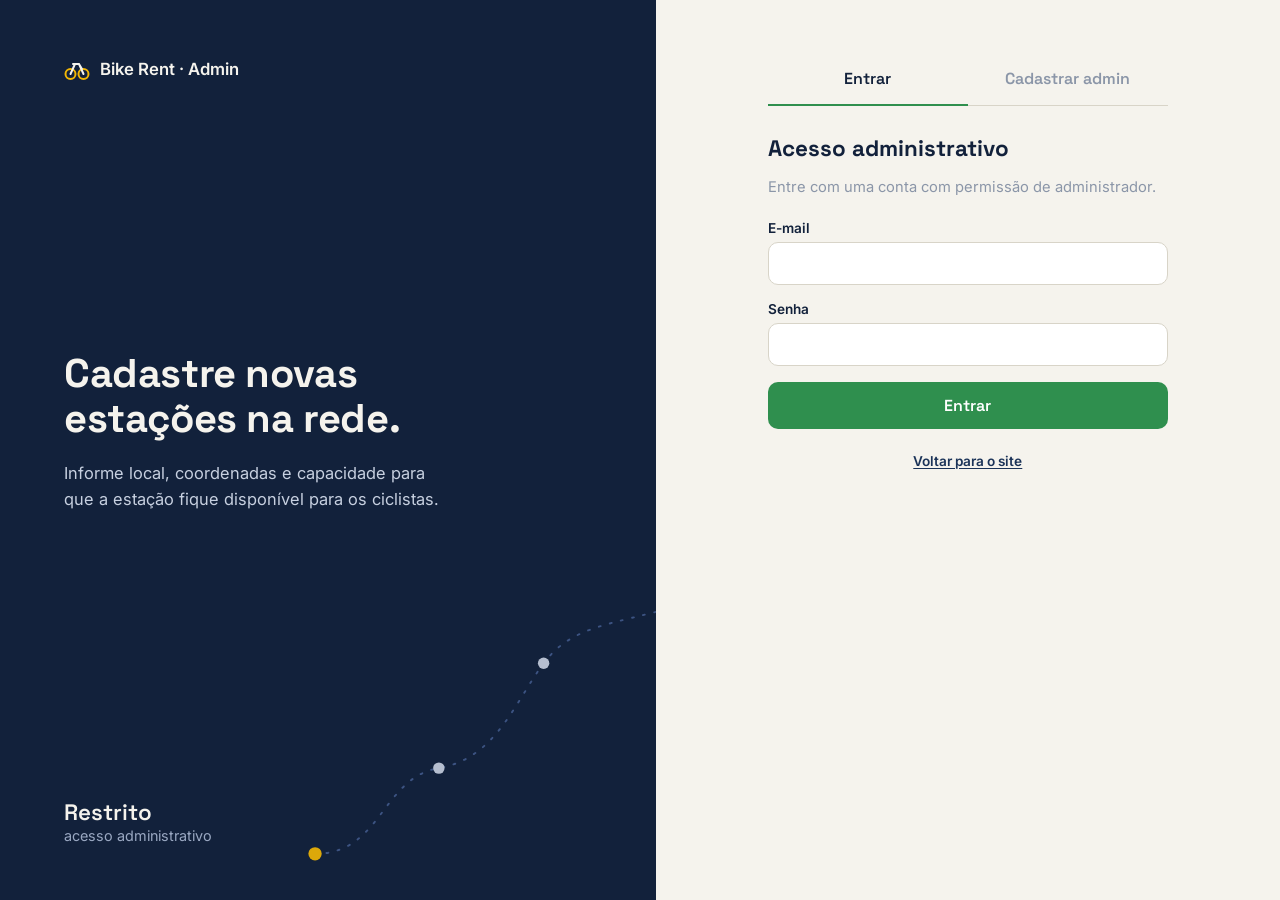
==== apresentacao/frontend/gestao.html @ 6c807f96 "fix: separar cadastro/login de admin e ciclista, corrigir criação de estação - Admin agora tem cadas" ====
<!doctype html>
<html lang="pt-BR">
  <head>
    <meta charset="UTF-8" />
    <meta name="viewport" content="width=device-width, initial-scale=1" />
    <title>Bike Rent — área administrativa</title>
    <link rel="preconnect" href="https://fonts.googleapis.com" />
    <link rel="preconnect" href="https://fonts.gstatic.com" crossorigin />
    <link
      href="https://fonts.googleapis.com/css2?family=Space+Grotesk:wght@500;600;700&family=Inter:wght@400;500;600&display=swap"
      rel="stylesheet"
    />
    <link rel="stylesheet" href="style.css" />
  </head>
  <body>
    <div class="layout">
      <!-- Painel esquerdo -->
      <section class="hero">
        <div class="hero-brand">
          <svg width="26" height="26" viewBox="0 0 26 26" fill="none">
            <circle cx="6.5" cy="18" r="5" stroke="#F2B705" stroke-width="2" />
            <circle cx="19.5" cy="18" r="5" stroke="#F2B705" stroke-width="2" />
            <path
              d="M6.5 18L11 8H15L19.5 18M11 8H9M15 8L18 13"
              stroke="#F5F3ED"
              stroke-width="2"
              stroke-linecap="round"
              stroke-linejoin="round"
            />
          </svg>
          Bike Rent · Admin
        </div>

        <div class="hero-copy">
          <h1>Cadastre novas estações na rede.</h1>
          <p>
            Informe local, coordenadas e capacidade para que a estação fique
            disponível para os ciclistas.
          </p>
        </div>

        <svg
          class="route-map"
          viewBox="0 0 420 420"
          fill="none"
          aria-hidden="true"
        >
          <path
            d="M20 340 C 90 340, 90 260, 150 250 S 230 180, 260 140 S 330 100, 400 80"
            stroke="#41598A"
            stroke-width="2"
            stroke-dasharray="2 10"
            stroke-linecap="round"
          />
          <circle cx="20" cy="340" r="7" fill="#F2B705" />
          <circle cx="150" cy="250" r="6" fill="#C7D0E0" />
          <circle cx="260" cy="140" r="6" fill="#C7D0E0" />
          <circle cx="400" cy="80" r="7" fill="#2F8F4E" />
        </svg>

        <div class="hero-foot">
          <div><strong>Restrito</strong>acesso administrativo</div>
        </div>
      </section>

      <!-- Painel direito -->
      <section class="panel">
        <!-- Login / cadastro de admin -->
        <div class="card" id="card-login">
          <div class="tabs" role="tablist">
            <button
              class="tab"
              id="tab-login"
              role="tab"
              aria-selected="true"
              aria-controls="form-login"
            >
              Entrar
            </button>
            <button
              class="tab"
              id="tab-register"
              role="tab"
              aria-selected="false"
              aria-controls="form-register"
            >
              Cadastrar admin
            </button>
          </div>

          <form id="form-login" class="active" novalidate>
            <h2>Acesso administrativo</h2>
            <p class="sub">
              Entre com uma conta com permissão de administrador.
            </p>

            <div class="field">
              <label for="login-email">E-mail</label>
              <input
                id="login-email"
                type="email"
                autocomplete="email"
                required
              />
            </div>
            <div class="field">
              <label for="login-password">Senha</label>
              <input
                id="login-password"
                type="password"
                autocomplete="current-password"
                required
              />
            </div>

            <button class="btn" type="submit">Entrar</button>
            <div class="msg" id="login-msg"></div>
          </form>

          <form id="form-register" novalidate>
            <h2>Cadastrar administrador</h2>
            <p class="sub">
              Exige a chave definida no servidor (variável ADMIN_SECRET).
            </p>

            <div class="field">
              <label for="reg-email">E-mail</label>
              <input
                id="reg-email"
                type="email"
                autocomplete="email"
                required
              />
            </div>
            <div class="field">
              <label for="reg-password">Senha</label>
              <input
                id="reg-password"
                type="password"
                autocomplete="new-password"
                minlength="6"
                required
              />
            </div>
            <div class="field">
              <label for="reg-secret">Chave de administrador</label>
              <input
                id="reg-secret"
                type="password"
                autocomplete="off"
                required
              />
            </div>

            <button class="btn" type="submit">Cadastrar administrador</button>
            <div class="msg" id="register-msg"></div>
          </form>

          <p class="footer-link"><a href="/">Voltar para o site</a></p>
        </div>

        <!-- Painel administrativo -->
        <div class="card wide" id="card-dashboard" style="display: none">
          <p class="sub" style="margin-bottom: 24px">
            Logado como <strong id="admin-email">—</strong>
          </p>

          <h2>Criar estação</h2>
          <p class="sub">
            Ela ficará disponível na lista pública de estações assim que for
            criada.
          </p>

          <form id="form-estacao" class="active" novalidate>
            <div class="field">
              <label for="est-nome">Nome</label>
              <input
                id="est-nome"
                type="text"
                placeholder="Ex: Estação Praça da Sé"
                required
              />
            </div>
            <div class="field">
              <label for="est-endereco">Endereço</label>
              <input
                id="est-endereco"
                type="text"
                placeholder="Rua, número, bairro"
                required
              />
            </div>
            <div class="field-row-2">
              <div class="field">
                <label for="est-lat">Latitude</label>
                <input
                  id="est-lat"
                  type="text"
                  inputmode="decimal"
                  placeholder="-23.5505"
                  required
                />
              </div>
              <div class="field">
                <label for="est-lng">Longitude</label>
                <input
                  id="est-lng"
                  type="text"
                  inputmode="decimal"
                  placeholder="-46.6333"
                  required
                />
              </div>
            </div>
            <div class="field">
              <label for="est-capacidade">Capacidade total de vagas</label>
              <input
                id="est-capacidade"
                type="number"
                min="1"
                placeholder="20"
                required
              />
            </div>

            <button class="btn" type="submit">Criar estação</button>
            <div class="msg" id="estacao-msg"></div>
          </form>

          <div class="toolbar" style="margin-top: 32px">
            <h2>Estações cadastradas</h2>
            <button class="btn secondary" id="refresh-btn" type="button">
              Atualizar
            </button>
          </div>

          <table class="data-table" id="estacoes-table">
            <thead>
              <tr>
                <th>Nome</th>
                <th>Endereço</th>
                <th>Coordenadas</th>
                <th>Vagas</th>
              </tr>
            </thead>
            <tbody id="estacoes-table-body"></tbody>
          </table>
          <div class="empty-state" id="estacoes-empty" style="display: none">
            Nenhuma estação cadastrada ainda.
          </div>

          <button class="btn secondary logout" id="logout-btn" type="button">
            Sair
          </button>
          <p class="footer-link"><a href="/">Voltar para o site</a></p>
        </div>
      </section>
    </div>

    <script>
      (function () {
        // Chave própria: precisa ser diferente da usada em index.html
        // (rota_access_token), senão a sessão de admin e a de ciclista se
        // sobrescrevem uma à outra por estarem na mesma origem/localStorage.
        const TOKEN_KEY = "rota_admin_token";

        const tabLogin = document.getElementById("tab-login");
        const tabRegister = document.getElementById("tab-register");
        const formLogin = document.getElementById("form-login");
        const formRegister = document.getElementById("form-register");
        const cardLogin = document.getElementById("card-login");
        const cardDashboard = document.getElementById("card-dashboard");

        function showTab(which) {
          const loginActive = which === "login";
          tabLogin.setAttribute("aria-selected", String(loginActive));
          tabRegister.setAttribute("aria-selected", String(!loginActive));
          formLogin.classList.toggle("active", loginActive);
          formRegister.classList.toggle("active", !loginActive);
        }
        tabLogin.addEventListener("click", () => showTab("login"));
        tabRegister.addEventListener("click", () => showTab("register"));

        function showMsg(el, text, type) {
          el.textContent = text;
          el.className = "msg show " + type;
        }
        function clearMsg(el) {
          el.className = "msg";
        }
        function setLoading(button, loading, idleLabel) {
          button.disabled = loading;
          button.textContent = loading ? "Enviando..." : idleLabel;
        }
        function authHeader() {
          return { Authorization: `Bearer ${localStorage.getItem(TOKEN_KEY)}` };
        }

        // ---------------- Cadastro de admin ----------------
        formRegister.addEventListener("submit", async (e) => {
          e.preventDefault();
          const msg = document.getElementById("register-msg");
          clearMsg(msg);
          const button = formRegister.querySelector(".btn");

          const payload = {
            email: document.getElementById("reg-email").value.trim(),
            senha: document.getElementById("reg-password").value,
          };
          const secret = document.getElementById("reg-secret").value;

          setLoading(button, true, "Cadastrar administrador");
          try {
            const res = await fetch("/adminweb/register", {
              method: "POST",
              headers: {
                "Content-Type": "application/json",
                "X-Admin-Secret": secret,
              },
              body: JSON.stringify(payload),
            });
            const data = await res.json();
            if (!res.ok) {
              showMsg(
                msg,
                data.detail || "Não foi possível cadastrar o administrador.",
                "error",
              );
              return;
            }
            showMsg(
              msg,
              "Administrador criado. Agora entre com esses dados.",
              "success",
            );
            document.getElementById("login-email").value = payload.email;
            formRegister.reset();
            setTimeout(() => showTab("login"), 900);
          } catch (err) {
            showMsg(msg, "Não foi possível falar com o servidor.", "error");
          } finally {
            setLoading(button, false, "Cadastrar administrador");
          }
        });

        // ---------------- Login ----------------
        formLogin.addEventListener("submit", async (e) => {
          e.preventDefault();
          const msg = document.getElementById("login-msg");
          clearMsg(msg);
          const button = formLogin.querySelector(".btn");

          const body = new URLSearchParams();
          body.append(
            "username",
            document.getElementById("login-email").value.trim(),
          );
          body.append(
            "password",
            document.getElementById("login-password").value,
          );

          setLoading(button, true, "Entrar");
          try {
            const res = await fetch("/adminweb/login", {
              method: "POST",
              headers: { "Content-Type": "application/x-www-form-urlencoded" },
              body: body.toString(),
            });
            const data = await res.json();
            if (!res.ok) {
              showMsg(
                msg,
                data.detail || "E-mail ou senha incorretos.",
                "error",
              );
              return;
            }
            localStorage.setItem(TOKEN_KEY, data.access_token);
            formLogin.reset();
            await carregarDashboard();
          } catch (err) {
            showMsg(msg, "Não foi possível falar com o servidor.", "error");
          } finally {
            setLoading(button, false, "Entrar");
          }
        });

        // ---------------- Criar estação ----------------
        document
          .getElementById("form-estacao")
          .addEventListener("submit", async (e) => {
            e.preventDefault();
            const msg = document.getElementById("estacao-msg");
            clearMsg(msg);
            const button = e.target.querySelector(".btn");

            const payload = {
              nome: document.getElementById("est-nome").value.trim(),
              endereco: document.getElementById("est-endereco").value.trim(),
              latitude: parseFloat(document.getElementById("est-lat").value),
              longitude: parseFloat(document.getElementById("est-lng").value),
              capacidade_total: parseInt(
                document.getElementById("est-capacidade").value,
                10,
              ),
            };

            setLoading(button, true, "Criar estação");
            try {
              const res = await fetch("/adminweb/estacoes", {
                method: "POST",
                headers: {
                  "Content-Type": "application/json",
                  ...authHeader(),
                },
                body: JSON.stringify(payload),
              });
              const data = await res.json();
              if (!res.ok) {
                const detalhe = Array.isArray(data.detail)
                  ? data.detail.map((d) => d.msg).join(", ")
                  : data.detail || "Não foi possível criar a estação.";
                showMsg(msg, detalhe, "error");
                return;
              }
              showMsg(msg, "Estação criada com sucesso.", "success");
              e.target.reset();
              await carregarEstacoes();
            } catch (err) {
              showMsg(msg, "Não foi possível falar com o servidor.", "error");
            } finally {
              setLoading(button, false, "Criar estação");
            }
          });

        document
          .getElementById("refresh-btn")
          .addEventListener("click", carregarEstacoes);

        // ---------------- Renderização ----------------
        function renderEstacoes(estacoes) {
          const tbody = document.getElementById("estacoes-table-body");
          const table = document.getElementById("estacoes-table");
          const empty = document.getElementById("estacoes-empty");
          tbody.innerHTML = "";

          if (!estacoes.length) {
            table.style.display = "none";
            empty.style.display = "block";
            return;
          }
          table.style.display = "table";
          empty.style.display = "none";

          for (const est of estacoes) {
            const tr = document.createElement("tr");
            tr.innerHTML = `
        <td>${est.nome}</td>
        <td>${est.endereco}</td>
        <td>${est.latitude.toFixed(4)}, ${est.longitude.toFixed(4)}</td>
        <td>${est.vagas_disponiveis}/${est.capacidade_total}</td>
      `;
            tbody.appendChild(tr);
          }
        }

        async function carregarEstacoes() {
          const res = await fetch("/adminweb/estacoes", {
            headers: authHeader(),
          });
          if (res.ok) renderEstacoes(await res.json());
        }

        async function carregarDashboard() {
          const token = localStorage.getItem(TOKEN_KEY);
          if (!token) {
            cardLogin.style.display = "block";
            cardDashboard.style.display = "none";
            return;
          }
          try {
            const meRes = await fetch("/webclient/me", {
              headers: authHeader(),
            });
            if (!meRes.ok) {
              localStorage.removeItem(TOKEN_KEY);
              cardLogin.style.display = "block";
              cardDashboard.style.display = "none";
              return;
            }
            const me = await meRes.json();
            if (!me.is_admin) {
              cardLogin.style.display = "block";
              cardDashboard.style.display = "none";
              showMsg(
                document.getElementById("login-msg"),
                "Essa conta não tem permissão de administrador.",
                "error",
              );
              return;
            }
            document.getElementById("admin-email").textContent = me.email;
            cardLogin.style.display = "none";
            cardDashboard.style.display = "block";
            await carregarEstacoes();
          } catch (err) {
            cardLogin.style.display = "block";
            cardDashboard.style.display = "none";
          }
        }

        document.getElementById("logout-btn").addEventListener("click", () => {
          localStorage.removeItem(TOKEN_KEY);
          cardLogin.style.display = "block";
          cardDashboard.style.display = "none";
          showTab("login");
        });

        carregarDashboard();
      })();
    </script>
  </body>
</html>
---- apresentacao/frontend/style.css ----
:root{
  --ink:#12213B;
  --ink-soft:#1B3358;
  --paper:#F5F3ED;
  --line:#D8D4C8;
  --green:#2F8F4E;
  --green-dark:#256F3D;
  --yellow:#F2B705;
  --slate:#8B96A8;
  --danger:#C1432B;
  --radius:10px;
  font-size:16px;
}

*{box-sizing:border-box;}
html,body{margin:0;padding:0;min-height:100%;}
body{
  font-family:'Inter', system-ui, sans-serif;
  color:var(--ink);
  background:var(--paper);
  -webkit-font-smoothing:antialiased;
}
h1,h2,h3{font-family:'Space Grotesk', 'Inter', sans-serif; margin:0;}
a{color:inherit;}

.layout{
  min-height:100vh;
  display:grid;
  grid-template-columns:1.05fr 1fr;
  align-items:stretch;
}

/* ---------- Painel Hero (esquerda) ---------- */
.hero{
  background:var(--ink);
  color:var(--paper);
  padding:56px 64px;
  display:flex;
  flex-direction:column;
  justify-content:space-between;
  position:relative;
  overflow:hidden;
}
.hero-brand{display:flex; align-items:center; gap:10px; font-size:1.05rem; font-weight:600;}
.hero-brand svg{flex:none;}
.hero-copy{max-width:420px;}
.hero-copy h1{font-size:2.5rem; line-height:1.14; font-weight:700; letter-spacing:-0.01em; margin-bottom:18px;}
.hero-copy p{font-size:1.03rem; line-height:1.6; color:#C7D0E0; max-width:38ch;}

.route-map{position:absolute; right:-40px; bottom:-30px; width:400px; height:400px; opacity:0.9;}

.hero-foot{display:flex; gap:32px; color:#9AA8C2; font-size:0.9rem;}
.hero-foot strong{display:block; color:var(--paper); font-size:1.4rem; font-family:'Space Grotesk', sans-serif; font-weight:600;}

/* ---------- Painel de conteúdo (direita) ---------- */
.panel{
  display:flex;
  align-items:flex-start;
  justify-content:center;
  padding:56px 32px;
  overflow-y:auto;
}
.card{width:100%; max-width:400px;}
.card.wide{max-width:600px;}

.tabs{display:flex; border-bottom:1px solid var(--line); margin-bottom:28px;}
.tab{
  flex:1; background:none; border:none; padding:12px 4px 16px;
  font-family:'Space Grotesk', sans-serif; font-size:1rem; font-weight:600;
  color:var(--slate); cursor:pointer; position:relative; transition:color .15s ease;
}
.tab[aria-selected="true"]{color:var(--ink);}
.tab[aria-selected="true"]::after{content:""; position:absolute; left:0; right:0; bottom:-1px; height:2px; background:var(--green);}
.tab:focus-visible{outline:2px solid var(--green); outline-offset:2px;}

.card h2{font-size:1.4rem; margin-bottom:6px;}
.card .sub{color:var(--slate); font-size:0.92rem; margin-bottom:24px;}

form{display:none;}
form.active{display:block;}

.field{margin-bottom:16px;}
.field-row-2{display:grid; grid-template-columns:1fr 1fr; gap:12px;}
.field label{display:block; font-size:0.85rem; font-weight:600; margin-bottom:6px;}
.field input, .field textarea{
  width:100%; padding:11px 13px; border:1.5px solid var(--line); border-radius:var(--radius);
  font-size:0.96rem; font-family:inherit; background:#fff; color:var(--ink); transition:border-color .15s ease;
}
.field textarea{resize:vertical; min-height:60px;}
.field input:focus-visible, .field textarea:focus-visible{
  outline:none; border-color:var(--green); box-shadow:0 0 0 3px rgba(47,143,78,0.15);
}
.field small{display:block; margin-top:6px; color:var(--slate); font-size:0.8rem;}

.btn{
  width:100%; padding:13px; border:none; border-radius:var(--radius);
  font-family:'Space Grotesk', sans-serif; font-size:1rem; font-weight:600;
  cursor:pointer; background:var(--green); color:#fff; transition:background .15s ease, transform .1s ease;
}
.btn:hover{background:var(--green-dark);}
.btn:active{transform:scale(0.99);}
.btn:focus-visible{outline:2px solid var(--ink); outline-offset:2px;}
.btn:disabled{background:var(--line); color:var(--slate); cursor:not-allowed;}
.btn.secondary{background:none; border:1.5px solid var(--line); color:var(--ink);}
.btn.secondary:hover{background:#EFEDE4;}

.msg{margin-top:14px; padding:11px 14px; border-radius:var(--radius); font-size:0.9rem; display:none;}
.msg.show{display:block;}
.msg.error{background:#FBEAE6; color:var(--danger);}
.msg.success{background:#E8F5EC; color:var(--green-dark);}

/* ---------- Sessão autenticada ---------- */
.session{display:none;}
.session.active{display:block;}
.session .avatar{
  width:52px; height:52px; border-radius:50%; background:var(--yellow);
  display:flex; align-items:center; justify-content:center;
  font-family:'Space Grotesk', sans-serif; font-weight:700; font-size:1.3rem; color:var(--ink); margin-bottom:16px;
}
.session .field-row{display:flex; justify-content:space-between; padding:10px 0; border-bottom:1px solid var(--line); font-size:0.93rem;}
.session .field-row span:first-child{color:var(--slate);}
.session .field-row span:last-child{font-weight:600; text-align:right;}

.section-title{
  font-family:'Space Grotesk', sans-serif; font-size:1.05rem; font-weight:600;
  margin:32px 0 4px;
}
.section-sub{color:var(--slate); font-size:0.88rem; margin-bottom:16px;}

.logout{margin-top:28px;}

.footer-link{margin-top:24px; text-align:center; font-size:0.85rem; color:var(--slate);}
.footer-link a{color:var(--ink-soft); font-weight:600; text-decoration:underline; text-underline-offset:2px;}

/* ---------- Cartão de pagamento (representação visual) ---------- */
.cartao-visual{
  background:linear-gradient(135deg, var(--ink), var(--ink-soft));
  color:var(--paper);
  border-radius:12px;
  padding:18px 20px;
  margin-bottom:12px;
}
.cartao-visual .bandeira{font-family:'Space Grotesk', sans-serif; font-weight:700; font-size:0.82rem; letter-spacing:0.03em;}
.cartao-visual .numero{font-family:'Space Grotesk', sans-serif; font-size:1.15rem; letter-spacing:0.14em; margin:16px 0 8px;}
.cartao-visual .rodape{display:flex; justify-content:space-between; font-size:0.76rem; color:#C7D0E0;}
.cartao-visual .rodape span:last-child{text-align:right;}

/* ---------- Lista de estações ---------- */
.estacao-item{display:flex; justify-content:space-between; align-items:flex-start; gap:12px; padding:14px 0; border-bottom:1px solid var(--line);}
.estacao-item:last-child{border-bottom:none;}
.estacao-item .info strong{display:block; font-size:0.96rem;}
.estacao-item .info span{color:var(--slate); font-size:0.85rem;}
.estacao-item .vagas{font-weight:600; color:var(--green-dark); font-size:0.9rem; white-space:nowrap;}

.empty-state{text-align:center; padding:28px 12px; color:var(--slate); font-size:0.9rem;}

/* ---------- Tabela (usada na área admin) ---------- */
.data-table{width:100%; border-collapse:collapse; font-size:0.92rem;}
.data-table th{
  text-align:left; font-size:0.76rem; text-transform:uppercase; letter-spacing:0.04em;
  color:var(--slate); font-weight:600; padding:0 10px 10px; border-bottom:1.5px solid var(--line);
}
.data-table td{padding:11px 10px; border-bottom:1px solid var(--line);}
.data-table tr:last-child td{border-bottom:none;}

.toolbar{display:flex; align-items:center; justify-content:space-between; margin-bottom:6px;}
.toolbar .btn{width:auto; padding:8px 14px; font-size:0.85rem;}

@media (max-width: 880px){
  .layout{grid-template-columns:1fr;}
  .hero{padding:40px 28px 100px; min-height:260px;}
  .hero-copy h1{font-size:1.9rem;}
  .route-map{width:260px; height:260px; right:-60px;}
  .hero-foot{display:none;}
  .panel{padding:32px 24px 56px;}
  .card.wide{max-width:100%;}
  .field-row-2{grid-template-columns:1fr;}
}

@media (prefers-reduced-motion: reduce){
  *{transition:none !important;}
}
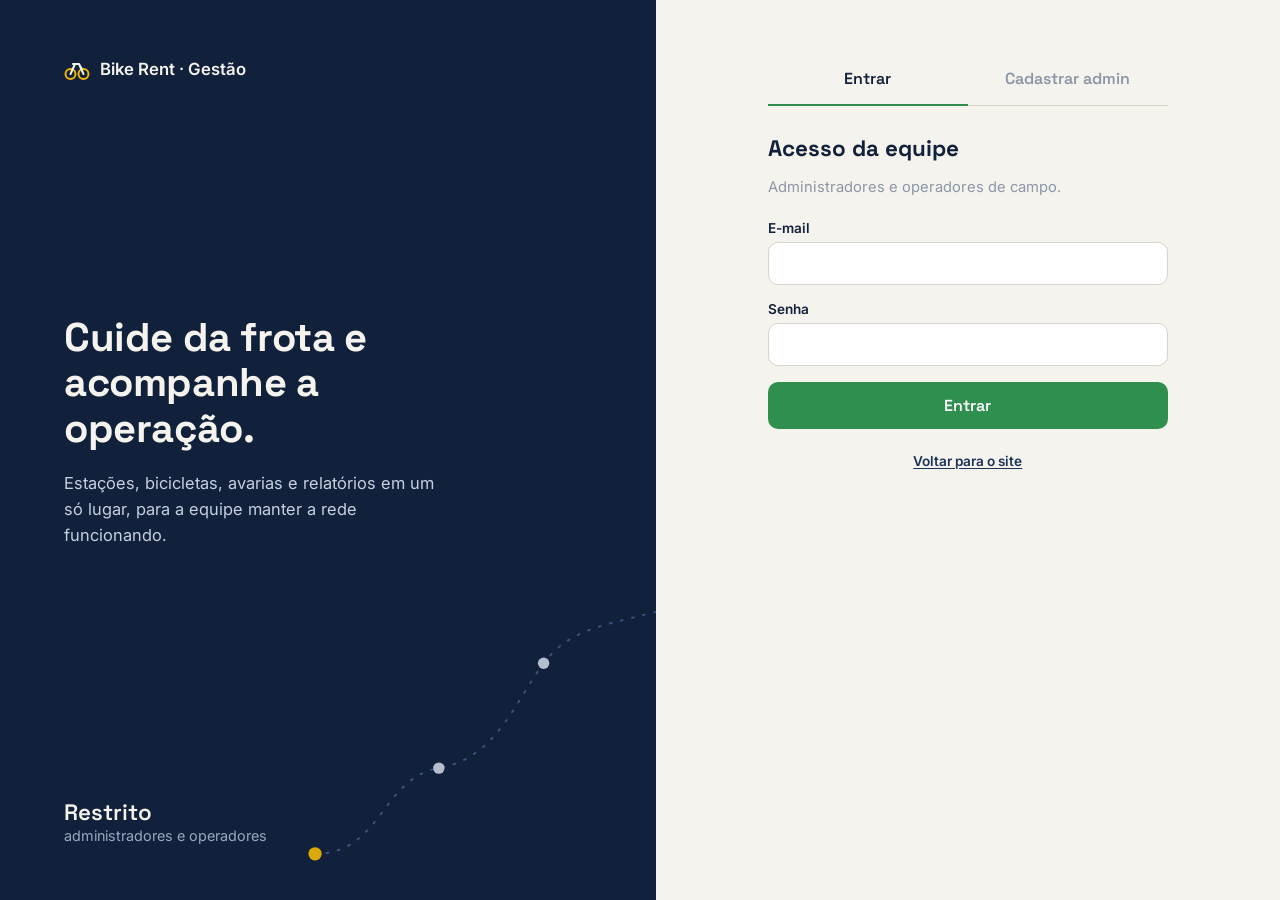
==== commit 8cfb7d74: "Adiciona o front completo (gestão, ciclista, mapa e pagamentos) e corrige a lista de estações e a de" ====
--- a/apresentacao/frontend/gestao.html
+++ b/apresentacao/frontend/gestao.html
@@ -3,55 +3,41 @@
   <head>
     <meta charset="UTF-8" />
     <meta name="viewport" content="width=device-width, initial-scale=1" />
-    <title>Bike Rent — área administrativa</title>
+    <meta name="theme-color" content="#12213B" />
+    <title>Bike Rent — gestão</title>
     <link rel="preconnect" href="https://fonts.googleapis.com" />
     <link rel="preconnect" href="https://fonts.gstatic.com" crossorigin />
     <link
       href="https://fonts.googleapis.com/css2?family=Space+Grotesk:wght@500;600;700&family=Inter:wght@400;500;600&display=swap"
       rel="stylesheet"
     />
-    <link rel="stylesheet" href="style.css" />
+    <link rel="stylesheet" href="style.css?v=3" />
   </head>
   <body>
-    <div class="layout">
-      <!-- Painel esquerdo -->
+    <!-- =============================================================
+         ENTRADA (login da equipe e cadastro de administrador)
+         ============================================================= -->
+    <div class="layout" id="tela-auth">
       <section class="hero">
         <div class="hero-brand">
           <svg width="26" height="26" viewBox="0 0 26 26" fill="none">
             <circle cx="6.5" cy="18" r="5" stroke="#F2B705" stroke-width="2" />
             <circle cx="19.5" cy="18" r="5" stroke="#F2B705" stroke-width="2" />
-            <path
-              d="M6.5 18L11 8H15L19.5 18M11 8H9M15 8L18 13"
-              stroke="#F5F3ED"
-              stroke-width="2"
-              stroke-linecap="round"
-              stroke-linejoin="round"
-            />
+            <path d="M6.5 18L11 8H15L19.5 18M11 8H9M15 8L18 13" stroke="#F5F3ED" stroke-width="2" stroke-linecap="round" stroke-linejoin="round" />
           </svg>
-          Bike Rent · Admin
+          Bike Rent · Gestão
         </div>
 
         <div class="hero-copy">
-          <h1>Cadastre novas estações na rede.</h1>
+          <h1>Cuide da frota e acompanhe a operação.</h1>
           <p>
-            Informe local, coordenadas e capacidade para que a estação fique
-            disponível para os ciclistas.
+            Estações, bicicletas, avarias e relatórios em um só lugar, para a
+            equipe manter a rede funcionando.
           </p>
         </div>
 
-        <svg
-          class="route-map"
-          viewBox="0 0 420 420"
-          fill="none"
-          aria-hidden="true"
-        >
-          <path
-            d="M20 340 C 90 340, 90 260, 150 250 S 230 180, 260 140 S 330 100, 400 80"
-            stroke="#41598A"
-            stroke-width="2"
-            stroke-dasharray="2 10"
-            stroke-linecap="round"
-          />
+        <svg class="route-map" viewBox="0 0 420 420" fill="none" aria-hidden="true">
+          <path d="M20 340 C 90 340, 90 260, 150 250 S 230 180, 260 140 S 330 100, 400 80" stroke="#41598A" stroke-width="2" stroke-dasharray="2 10" stroke-linecap="round" />
           <circle cx="20" cy="340" r="7" fill="#F2B705" />
           <circle cx="150" cy="250" r="6" fill="#C7D0E0" />
           <circle cx="260" cy="140" r="6" fill="#C7D0E0" />
@@ -59,466 +45,331 @@
         </svg>
 
         <div class="hero-foot">
-          <div><strong>Restrito</strong>acesso administrativo</div>
+          <div><strong>Restrito</strong>administradores e operadores</div>
         </div>
       </section>
 
-      <!-- Painel direito -->
       <section class="panel">
-        <!-- Login / cadastro de admin -->
         <div class="card" id="card-login">
           <div class="tabs" role="tablist">
-            <button
-              class="tab"
-              id="tab-login"
-              role="tab"
-              aria-selected="true"
-              aria-controls="form-login"
-            >
-              Entrar
-            </button>
-            <button
-              class="tab"
-              id="tab-register"
-              role="tab"
-              aria-selected="false"
-              aria-controls="form-register"
-            >
-              Cadastrar admin
-            </button>
-          </div>
-
-          <form id="form-login" class="active" novalidate>
-            <h2>Acesso administrativo</h2>
-            <p class="sub">
-              Entre com uma conta com permissão de administrador.
-            </p>
-
+            <button class="tab" id="tab-login" role="tab" aria-selected="true" aria-controls="form-login">Entrar</button>
+            <button class="tab" id="tab-register" role="tab" aria-selected="false" aria-controls="form-register">Cadastrar admin</button>
+          </div>
+
+          <form id="form-login" class="alternavel active" novalidate>
+            <h2>Acesso da equipe</h2>
+            <p class="sub">Administradores e operadores de campo.</p>
             <div class="field">
               <label for="login-email">E-mail</label>
-              <input
-                id="login-email"
-                type="email"
-                autocomplete="email"
-                required
-              />
+              <input id="login-email" type="email" autocomplete="email" required />
             </div>
             <div class="field">
               <label for="login-password">Senha</label>
-              <input
-                id="login-password"
-                type="password"
-                autocomplete="current-password"
-                required
-              />
-            </div>
-
+              <input id="login-password" type="password" autocomplete="current-password" required />
+            </div>
             <button class="btn" type="submit">Entrar</button>
             <div class="msg" id="login-msg"></div>
           </form>
 
-          <form id="form-register" novalidate>
+          <form id="form-register" class="alternavel" novalidate>
             <h2>Cadastrar administrador</h2>
-            <p class="sub">
-              Exige a chave definida no servidor (variável ADMIN_SECRET).
-            </p>
-
+            <p class="sub">Exige a chave definida no servidor (variável ADMIN_SECRET).</p>
+            <div class="field">
+              <label for="reg-nome">Nome</label>
+              <input id="reg-nome" type="text" autocomplete="name" required />
+            </div>
             <div class="field">
               <label for="reg-email">E-mail</label>
-              <input
-                id="reg-email"
-                type="email"
-                autocomplete="email"
-                required
-              />
+              <input id="reg-email" type="email" autocomplete="email" required />
             </div>
             <div class="field">
               <label for="reg-password">Senha</label>
-              <input
-                id="reg-password"
-                type="password"
-                autocomplete="new-password"
-                minlength="6"
-                required
-              />
+              <input id="reg-password" type="password" autocomplete="new-password" minlength="6" required />
             </div>
             <div class="field">
               <label for="reg-secret">Chave de administrador</label>
-              <input
-                id="reg-secret"
-                type="password"
-                autocomplete="off"
-                required
-              />
-            </div>
-
+              <input id="reg-secret" type="password" autocomplete="off" required />
+            </div>
             <button class="btn" type="submit">Cadastrar administrador</button>
             <div class="msg" id="register-msg"></div>
           </form>
 
           <p class="footer-link"><a href="/">Voltar para o site</a></p>
         </div>
-
-        <!-- Painel administrativo -->
-        <div class="card wide" id="card-dashboard" style="display: none">
-          <p class="sub" style="margin-bottom: 24px">
-            Logado como <strong id="admin-email">—</strong>
-          </p>
-
-          <h2>Criar estação</h2>
-          <p class="sub">
-            Ela ficará disponível na lista pública de estações assim que for
-            criada.
-          </p>
-
-          <form id="form-estacao" class="active" novalidate>
-            <div class="field">
-              <label for="est-nome">Nome</label>
-              <input
-                id="est-nome"
-                type="text"
-                placeholder="Ex: Estação Praça da Sé"
-                required
-              />
-            </div>
-            <div class="field">
-              <label for="est-endereco">Endereço</label>
-              <input
-                id="est-endereco"
-                type="text"
-                placeholder="Rua, número, bairro"
-                required
-              />
-            </div>
-            <div class="field-row-2">
-              <div class="field">
-                <label for="est-lat">Latitude</label>
-                <input
-                  id="est-lat"
-                  type="text"
-                  inputmode="decimal"
-                  placeholder="-23.5505"
-                  required
-                />
-              </div>
-              <div class="field">
-                <label for="est-lng">Longitude</label>
-                <input
-                  id="est-lng"
-                  type="text"
-                  inputmode="decimal"
-                  placeholder="-46.6333"
-                  required
-                />
-              </div>
-            </div>
-            <div class="field">
-              <label for="est-capacidade">Capacidade total de vagas</label>
-              <input
-                id="est-capacidade"
-                type="number"
-                min="1"
-                placeholder="20"
-                required
-              />
-            </div>
-
-            <button class="btn" type="submit">Criar estação</button>
-            <div class="msg" id="estacao-msg"></div>
-          </form>
-
-          <div class="toolbar" style="margin-top: 32px">
-            <h2>Estações cadastradas</h2>
-            <button class="btn secondary" id="refresh-btn" type="button">
-              Atualizar
-            </button>
-          </div>
-
-          <table class="data-table" id="estacoes-table">
-            <thead>
-              <tr>
-                <th>Nome</th>
-                <th>Endereço</th>
-                <th>Coordenadas</th>
-                <th>Vagas</th>
-              </tr>
-            </thead>
-            <tbody id="estacoes-table-body"></tbody>
-          </table>
-          <div class="empty-state" id="estacoes-empty" style="display: none">
-            Nenhuma estação cadastrada ainda.
-          </div>
-
-          <button class="btn secondary logout" id="logout-btn" type="button">
-            Sair
-          </button>
-          <p class="footer-link"><a href="/">Voltar para o site</a></p>
-        </div>
       </section>
     </div>
 
-    <script>
-      (function () {
-        // Chave própria: precisa ser diferente da usada em index.html
-        // (rota_access_token), senão a sessão de admin e a de ciclista se
-        // sobrescrevem uma à outra por estarem na mesma origem/localStorage.
-        const TOKEN_KEY = "rota_admin_token";
-
-        const tabLogin = document.getElementById("tab-login");
-        const tabRegister = document.getElementById("tab-register");
-        const formLogin = document.getElementById("form-login");
-        const formRegister = document.getElementById("form-register");
-        const cardLogin = document.getElementById("card-login");
-        const cardDashboard = document.getElementById("card-dashboard");
-
-        function showTab(which) {
-          const loginActive = which === "login";
-          tabLogin.setAttribute("aria-selected", String(loginActive));
-          tabRegister.setAttribute("aria-selected", String(!loginActive));
-          formLogin.classList.toggle("active", loginActive);
-          formRegister.classList.toggle("active", !loginActive);
-        }
-        tabLogin.addEventListener("click", () => showTab("login"));
-        tabRegister.addEventListener("click", () => showTab("register"));
-
-        function showMsg(el, text, type) {
-          el.textContent = text;
-          el.className = "msg show " + type;
-        }
-        function clearMsg(el) {
-          el.className = "msg";
-        }
-        function setLoading(button, loading, idleLabel) {
-          button.disabled = loading;
-          button.textContent = loading ? "Enviando..." : idleLabel;
-        }
-        function authHeader() {
-          return { Authorization: `Bearer ${localStorage.getItem(TOKEN_KEY)}` };
-        }
-
-        // ---------------- Cadastro de admin ----------------
-        formRegister.addEventListener("submit", async (e) => {
-          e.preventDefault();
-          const msg = document.getElementById("register-msg");
-          clearMsg(msg);
-          const button = formRegister.querySelector(".btn");
-
-          const payload = {
-            email: document.getElementById("reg-email").value.trim(),
-            senha: document.getElementById("reg-password").value,
-          };
-          const secret = document.getElementById("reg-secret").value;
-
-          setLoading(button, true, "Cadastrar administrador");
-          try {
-            const res = await fetch("/adminweb/register", {
-              method: "POST",
-              headers: {
-                "Content-Type": "application/json",
-                "X-Admin-Secret": secret,
-              },
-              body: JSON.stringify(payload),
-            });
-            const data = await res.json();
-            if (!res.ok) {
-              showMsg(
-                msg,
-                data.detail || "Não foi possível cadastrar o administrador.",
-                "error",
-              );
-              return;
-            }
-            showMsg(
-              msg,
-              "Administrador criado. Agora entre com esses dados.",
-              "success",
-            );
-            document.getElementById("login-email").value = payload.email;
-            formRegister.reset();
-            setTimeout(() => showTab("login"), 900);
-          } catch (err) {
-            showMsg(msg, "Não foi possível falar com o servidor.", "error");
-          } finally {
-            setLoading(button, false, "Cadastrar administrador");
-          }
-        });
-
-        // ---------------- Login ----------------
-        formLogin.addEventListener("submit", async (e) => {
-          e.preventDefault();
-          const msg = document.getElementById("login-msg");
-          clearMsg(msg);
-          const button = formLogin.querySelector(".btn");
-
-          const body = new URLSearchParams();
-          body.append(
-            "username",
-            document.getElementById("login-email").value.trim(),
-          );
-          body.append(
-            "password",
-            document.getElementById("login-password").value,
-          );
-
-          setLoading(button, true, "Entrar");
-          try {
-            const res = await fetch("/adminweb/login", {
-              method: "POST",
-              headers: { "Content-Type": "application/x-www-form-urlencoded" },
-              body: body.toString(),
-            });
-            const data = await res.json();
-            if (!res.ok) {
-              showMsg(
-                msg,
-                data.detail || "E-mail ou senha incorretos.",
-                "error",
-              );
-              return;
-            }
-            localStorage.setItem(TOKEN_KEY, data.access_token);
-            formLogin.reset();
-            await carregarDashboard();
-          } catch (err) {
-            showMsg(msg, "Não foi possível falar com o servidor.", "error");
-          } finally {
-            setLoading(button, false, "Entrar");
-          }
-        });
-
-        // ---------------- Criar estação ----------------
-        document
-          .getElementById("form-estacao")
-          .addEventListener("submit", async (e) => {
-            e.preventDefault();
-            const msg = document.getElementById("estacao-msg");
-            clearMsg(msg);
-            const button = e.target.querySelector(".btn");
-
-            const payload = {
-              nome: document.getElementById("est-nome").value.trim(),
-              endereco: document.getElementById("est-endereco").value.trim(),
-              latitude: parseFloat(document.getElementById("est-lat").value),
-              longitude: parseFloat(document.getElementById("est-lng").value),
-              capacidade_total: parseInt(
-                document.getElementById("est-capacidade").value,
-                10,
-              ),
-            };
-
-            setLoading(button, true, "Criar estação");
-            try {
-              const res = await fetch("/adminweb/estacoes", {
-                method: "POST",
-                headers: {
-                  "Content-Type": "application/json",
-                  ...authHeader(),
-                },
-                body: JSON.stringify(payload),
-              });
-              const data = await res.json();
-              if (!res.ok) {
-                const detalhe = Array.isArray(data.detail)
-                  ? data.detail.map((d) => d.msg).join(", ")
-                  : data.detail || "Não foi possível criar a estação.";
-                showMsg(msg, detalhe, "error");
-                return;
-              }
-              showMsg(msg, "Estação criada com sucesso.", "success");
-              e.target.reset();
-              await carregarEstacoes();
-            } catch (err) {
-              showMsg(msg, "Não foi possível falar com o servidor.", "error");
-            } finally {
-              setLoading(button, false, "Criar estação");
-            }
-          });
-
-        document
-          .getElementById("refresh-btn")
-          .addEventListener("click", carregarEstacoes);
-
-        // ---------------- Renderização ----------------
-        function renderEstacoes(estacoes) {
-          const tbody = document.getElementById("estacoes-table-body");
-          const table = document.getElementById("estacoes-table");
-          const empty = document.getElementById("estacoes-empty");
-          tbody.innerHTML = "";
-
-          if (!estacoes.length) {
-            table.style.display = "none";
-            empty.style.display = "block";
-            return;
-          }
-          table.style.display = "table";
-          empty.style.display = "none";
-
-          for (const est of estacoes) {
-            const tr = document.createElement("tr");
-            tr.innerHTML = `
-        <td>${est.nome}</td>
-        <td>${est.endereco}</td>
-        <td>${est.latitude.toFixed(4)}, ${est.longitude.toFixed(4)}</td>
-        <td>${est.vagas_disponiveis}/${est.capacidade_total}</td>
-      `;
-            tbody.appendChild(tr);
-          }
-        }
-
-        async function carregarEstacoes() {
-          const res = await fetch("/adminweb/estacoes", {
-            headers: authHeader(),
-          });
-          if (res.ok) renderEstacoes(await res.json());
-        }
-
-        async function carregarDashboard() {
-          const token = localStorage.getItem(TOKEN_KEY);
-          if (!token) {
-            cardLogin.style.display = "block";
-            cardDashboard.style.display = "none";
-            return;
-          }
-          try {
-            const meRes = await fetch("/webclient/me", {
-              headers: authHeader(),
-            });
-            if (!meRes.ok) {
-              localStorage.removeItem(TOKEN_KEY);
-              cardLogin.style.display = "block";
-              cardDashboard.style.display = "none";
-              return;
-            }
-            const me = await meRes.json();
-            if (!me.is_admin) {
-              cardLogin.style.display = "block";
-              cardDashboard.style.display = "none";
-              showMsg(
-                document.getElementById("login-msg"),
-                "Essa conta não tem permissão de administrador.",
-                "error",
-              );
-              return;
-            }
-            document.getElementById("admin-email").textContent = me.email;
-            cardLogin.style.display = "none";
-            cardDashboard.style.display = "block";
-            await carregarEstacoes();
-          } catch (err) {
-            cardLogin.style.display = "block";
-            cardDashboard.style.display = "none";
-          }
-        }
-
-        document.getElementById("logout-btn").addEventListener("click", () => {
-          localStorage.removeItem(TOKEN_KEY);
-          cardLogin.style.display = "block";
-          cardDashboard.style.display = "none";
-          showTab("login");
-        });
-
-        carregarDashboard();
-      })();
-    </script>
+    <!-- =============================================================
+         PAINEL DE GESTÃO
+         ============================================================= -->
+    <div class="app" id="tela-app" hidden>
+      <header class="topbar">
+        <div class="brand">
+          <svg width="24" height="24" viewBox="0 0 26 26" fill="none" aria-hidden="true">
+            <circle cx="6.5" cy="18" r="5" stroke="#F2B705" stroke-width="2" />
+            <circle cx="19.5" cy="18" r="5" stroke="#F2B705" stroke-width="2" />
+            <path d="M6.5 18L11 8H15L19.5 18M11 8H9M15 8L18 13" stroke="#F5F3ED" stroke-width="2" stroke-linecap="round" stroke-linejoin="round" />
+          </svg>
+          Bike Rent · Gestão
+        </div>
+        <div class="quem">
+          <span class="nome-longo"><strong id="topo-nome">—</strong></span>
+          <span class="selo info" id="topo-papel">—</span>
+          <button class="btn-link" id="btn-sair" type="button">Sair</button>
+        </div>
+      </header>
+
+      <nav class="tabbar" role="tablist" aria-label="Seções da gestão">
+        <button role="tab" data-aba="estacoes" aria-selected="true">Estações</button>
+        <button role="tab" data-aba="bicicletas" aria-selected="false">Bicicletas</button>
+        <button role="tab" data-aba="avarias" aria-selected="false">Avarias</button>
+        <button role="tab" data-aba="relatorios" aria-selected="false" data-so-admin>Relatórios</button>
+        <button role="tab" data-aba="auditoria" aria-selected="false" data-so-admin>Auditoria</button>
+        <button role="tab" data-aba="equipe" aria-selected="false" data-so-admin>Equipe</button>
+      </nav>
+
+      <main class="app-main">
+        <!-- ================= ESTAÇÕES ================= -->
+        <section class="aba" id="aba-estacoes" role="tabpanel">
+          <div class="caixa" data-so-admin>
+            <h2>Nova estação</h2>
+            <p class="sub">Ela fica disponível para os ciclistas assim que for criada.</p>
+            <form id="form-estacao" novalidate>
+              <div class="grade col2">
+                <div class="field">
+                  <label for="est-nome">Nome</label>
+                  <input id="est-nome" type="text" placeholder="Ex: Estação Praça da Sé" required />
+                </div>
+                <div class="field">
+                  <label for="est-endereco">Endereço</label>
+                  <input id="est-endereco" type="text" placeholder="Rua, número, bairro" required />
+                </div>
+              </div>
+              <div class="grade col3">
+                <div class="field">
+                  <label for="est-lat">Latitude</label>
+                  <input id="est-lat" type="text" inputmode="decimal" placeholder="-27.5954" required />
+                </div>
+                <div class="field">
+                  <label for="est-lng">Longitude</label>
+                  <input id="est-lng" type="text" inputmode="decimal" placeholder="-48.5480" required />
+                </div>
+                <div class="field">
+                  <label for="est-capacidade">Capacidade (vagas)</label>
+                  <input id="est-capacidade" type="number" min="1" placeholder="20" required />
+                </div>
+              </div>
+              <div class="barra-ferramentas" style="margin-bottom:0">
+                <button class="btn secondary pequeno" id="btn-usar-localizacao" type="button">Usar minha localização</button>
+                <button class="btn auto" type="submit">Criar estação</button>
+              </div>
+              <div class="msg" id="estacao-msg" aria-live="polite"></div>
+            </form>
+          </div>
+
+          <div class="barra-ferramentas" style="margin-top:20px">
+            <h2 class="titulo-aba">Estações cadastradas</h2>
+            <button class="btn secondary pequeno" id="btn-atualizar-estacoes" type="button">Atualizar</button>
+          </div>
+          <div class="tabela-wrap" id="estacoes-tabela">
+            <table class="data-table">
+              <thead>
+                <tr>
+                  <th>Nome</th><th>Endereço</th><th>Coordenadas</th><th>Bicicletas</th><th>Vagas</th><th>Status</th><th>Ação</th>
+                </tr>
+              </thead>
+              <tbody id="estacoes-corpo"></tbody>
+            </table>
+          </div>
+          <div class="vazio" id="estacoes-vazio" hidden>Nenhuma estação cadastrada ainda.</div>
+          <div class="msg" id="acao-estacao-msg" aria-live="polite"></div>
+        </section>
+
+        <!-- ================= BICICLETAS ================= -->
+        <section class="aba" id="aba-bicicletas" role="tabpanel" hidden>
+          <div class="caixa" data-so-admin>
+            <h2>Nova bicicleta</h2>
+            <p class="sub">A bicicleta nasce disponível na estação escolhida, ocupando uma vaga, e recebe um QR Code automático.</p>
+            <form id="form-bicicleta" novalidate>
+              <div class="barra-ferramentas" style="margin-bottom:0">
+                <div class="field" style="margin:0; flex:1; min-width:220px">
+                  <label for="bike-estacao">Estação</label>
+                  <select id="bike-estacao" required></select>
+                </div>
+                <button class="btn auto" type="submit" style="align-self:flex-end">Cadastrar bicicleta</button>
+              </div>
+              <div class="msg" id="bicicleta-msg" aria-live="polite"></div>
+            </form>
+          </div>
+
+          <div class="barra-ferramentas" style="margin-top:20px">
+            <h2 class="titulo-aba">Frota</h2>
+            <div class="grupo">
+              <select class="controle" id="filtro-bike-status" aria-label="Filtrar por status">
+                <option value="">Todos os status</option>
+                <option value="DISPONIVEL">Disponível</option>
+                <option value="EM_USO">Em uso</option>
+                <option value="EM_MANUTENCAO">Em manutenção</option>
+                <option value="BLOQUEADA">Bloqueada</option>
+              </select>
+              <select class="controle" id="filtro-bike-estacao" aria-label="Filtrar por estação"></select>
+              <button class="btn secondary pequeno" id="btn-atualizar-bicicletas" type="button">Atualizar</button>
+            </div>
+          </div>
+          <div class="tabela-wrap" id="bicicletas-tabela">
+            <table class="data-table">
+              <thead>
+                <tr><th>ID</th><th>QR Code</th><th>Status</th><th>Estação</th><th>Ação</th></tr>
+              </thead>
+              <tbody id="bicicletas-corpo"></tbody>
+            </table>
+          </div>
+          <div class="vazio" id="bicicletas-vazio" hidden>Nenhuma bicicleta encontrada.</div>
+          <div class="msg" id="acao-bicicleta-msg" aria-live="polite"></div>
+        </section>
+
+        <!-- ================= AVARIAS ================= -->
+        <section class="aba" id="aba-avarias" role="tabpanel" hidden>
+          <div class="barra-ferramentas">
+            <div>
+              <h2 class="titulo-aba">Avarias reportadas</h2>
+              <p class="sub" style="margin:4px 0 0" id="avarias-ajuda">Reportadas pelos ciclistas ao devolver a bicicleta.</p>
+            </div>
+            <div class="grupo">
+              <select class="controle" id="filtro-avaria-status" aria-label="Filtrar por situação">
+                <option value="">Todas</option>
+                <option value="PENDENTE">Pendentes</option>
+                <option value="EM_REPARO">Em reparo</option>
+                <option value="RESOLVIDO">Resolvidas</option>
+              </select>
+              <button class="btn secondary pequeno" id="btn-atualizar-avarias" type="button">Atualizar</button>
+            </div>
+          </div>
+          <div class="tabela-wrap" id="avarias-tabela">
+            <table class="data-table">
+              <thead>
+                <tr><th>Nº</th><th>Bicicleta</th><th>Descrição</th><th>Reportada por</th><th>Quando</th><th>Situação</th><th>Ação</th></tr>
+              </thead>
+              <tbody id="avarias-corpo"></tbody>
+            </table>
+          </div>
+          <div class="vazio" id="avarias-vazio" hidden>Nenhuma avaria encontrada.</div>
+          <div class="msg" id="acao-avaria-msg" aria-live="polite"></div>
+        </section>
+
+        <!-- ================= RELATÓRIOS ================= -->
+        <section class="aba" id="aba-relatorios" role="tabpanel" hidden>
+          <h2 class="titulo-aba">Relatórios</h2>
+          <p class="sub">Receita, ociosidade da frota, quebras e horários de pico.</p>
+
+          <div class="caixa">
+            <form id="form-relatorio" novalidate>
+              <div class="barra-ferramentas" style="margin-bottom:0; align-items:flex-end">
+                <div class="grupo" style="align-items:flex-end">
+                  <div class="field" style="margin:0"><label for="rel-inicio">De</label><input id="rel-inicio" type="date" /></div>
+                  <div class="field" style="margin:0"><label for="rel-fim">Até</label><input id="rel-fim" type="date" /></div>
+                  <div class="field" style="margin:0; min-width:200px"><label for="rel-estacao">Estação</label><select id="rel-estacao"></select></div>
+                </div>
+                <button class="btn auto" type="submit">Gerar relatório</button>
+              </div>
+              <div class="msg" id="relatorio-msg" aria-live="polite"></div>
+            </form>
+          </div>
+
+          <div id="relatorio-resultado" hidden>
+            <p class="sub" style="margin:18px 0 10px" id="rel-resumo"></p>
+            <div class="grade col4">
+              <div class="stat"><div class="rotulo">Receita total</div><div class="valor" id="stat-receita">—</div><div class="detalhe" id="stat-receita-detalhe"></div></div>
+              <div class="stat"><div class="rotulo">Corridas</div><div class="valor" id="stat-corridas">—</div><div class="detalhe">iniciadas no período</div></div>
+              <div class="stat"><div class="rotulo">Ociosidade da frota</div><div class="valor" id="stat-ociosidade">—</div><div class="detalhe" id="stat-ociosidade-detalhe"></div><div class="barra amarela" style="margin-top:10px"><i id="barra-ociosidade" style="width:0"></i></div></div>
+              <div class="stat"><div class="rotulo">Índice de quebras</div><div class="valor" id="stat-quebras">—</div><div class="detalhe" id="stat-quebras-detalhe"></div></div>
+            </div>
+
+            <div class="caixa">
+              <h2>Composição da receita</h2>
+              <div class="barra-empilhada" style="margin-top:12px"><i class="corridas" id="barra-corridas" style="width:0"></i><i class="pacotes" id="barra-pacotes" style="width:0"></i></div>
+              <div class="legenda">
+                <span><i style="background:var(--green)"></i>Corridas <b id="leg-corridas">—</b></span>
+                <span><i style="background:var(--yellow)"></i>Pacotes de minutos <b id="leg-pacotes">—</b></span>
+              </div>
+            </div>
+
+            <div class="caixa">
+              <h2>Horários de pico por estação</h2>
+              <p class="sub">Hora do dia em que mais corridas começam em cada estação.</p>
+              <div class="tabela-wrap">
+                <table class="data-table">
+                  <thead><tr><th>Estação</th><th>Corridas</th><th>Hora de pico</th><th>Corridas nessa hora</th></tr></thead>
+                  <tbody id="picos-corpo"></tbody>
+                </table>
+              </div>
+              <div class="vazio" id="picos-vazio" hidden>Sem corridas no período.</div>
+            </div>
+            <p class="sub" id="rel-geracao" style="margin-top:12px"></p>
+          </div>
+        </section>
+
+        <!-- ================= AUDITORIA ================= -->
+        <section class="aba" id="aba-auditoria" role="tabpanel" hidden>
+          <div class="barra-ferramentas">
+            <div>
+              <h2 class="titulo-aba">Histórico de auditoria</h2>
+              <p class="sub" style="margin:4px 0 0">Toda mudança manual de status de bicicleta ou estação fica registrada aqui.</p>
+            </div>
+            <button class="btn secondary pequeno" id="btn-atualizar-auditoria" type="button">Atualizar</button>
+          </div>
+          <div class="tabela-wrap" id="auditoria-tabela">
+            <table class="data-table">
+              <thead><tr><th>Quando</th><th>Quem</th><th>O quê</th><th>De</th><th>Para</th></tr></thead>
+              <tbody id="auditoria-corpo"></tbody>
+            </table>
+          </div>
+          <div class="vazio" id="auditoria-vazio" hidden>Nenhuma alteração registrada ainda.</div>
+        </section>
+
+        <!-- ================= EQUIPE ================= -->
+        <section class="aba" id="aba-equipe" role="tabpanel" hidden>
+          <h2 class="titulo-aba">Equipe</h2>
+          <p class="sub">O operador de campo entra nesta mesma página e vê só estações, bicicletas e avarias.</p>
+          <div class="caixa" style="max-width:520px">
+            <h2>Cadastrar operador de campo</h2>
+            <form id="form-operador" style="margin-top:12px" novalidate>
+              <div class="field">
+                <label for="op-nome">Nome</label>
+                <input id="op-nome" type="text" autocomplete="off" required />
+              </div>
+              <div class="field">
+                <label for="op-email">E-mail</label>
+                <input id="op-email" type="email" autocomplete="off" required />
+              </div>
+              <div class="field">
+                <label for="op-password">Senha</label>
+                <input id="op-password" type="password" autocomplete="new-password" minlength="6" required />
+                <small>Mínimo de 6 caracteres.</small>
+              </div>
+              <button class="btn" type="submit">Cadastrar operador</button>
+              <div class="msg" id="operador-msg" aria-live="polite"></div>
+            </form>
+          </div>
+        </section>
+      </main>
+    </div>
+
+    <!-- QR Code da bicicleta (para imprimir e colar no quadro) -->
+    <dialog id="modal-qr">
+      <div class="qr-modal">
+        <h2 id="qr-titulo">QR Code</h2>
+        <div class="imagem-qr" id="qr-imagem"></div>
+        <code class="mono" id="qr-texto"></code>
+        <div class="botoes nao-imprimir">
+          <button class="btn secondary" id="btn-fechar-qr" type="button">Fechar</button>
+          <button class="btn" id="btn-imprimir-qr" type="button">Imprimir</button>
+        </div>
+      </div>
+    </dialog>
+
+    <script src="js/util.js?v=3"></script>
+    <script src="js/app.js?v=3"></script>
+    <script src="js/gestao.js?v=3"></script>
   </body>
 </html>
--- a/apresentacao/frontend/style.css
+++ b/apresentacao/frontend/style.css
@@ -1,3 +1,12 @@
+/* ==================================================================
+   Bike Rent — estilos compartilhados (site do ciclista e gestão)
+   1. Base e tokens        5. Mapa e estações
+   2. Tela de entrada      6. Corrida (leitor de QR, cronômetro, recibo)
+   3. Aplicativo (casco)   7. Pagamentos e pacotes
+   4. Componentes          8. Gestão (tabelas, relatórios, modal)
+   ================================================================== */
+
+/* ---------- 1. Base e tokens ---------- */
 :root{
   --ink:#12213B;
   --ink-soft:#1B3358;
@@ -9,10 +18,12 @@
   --slate:#8B96A8;
   --danger:#C1432B;
   --radius:10px;
+  --radius-lg:14px;
   font-size:16px;
 }
 
 *{box-sizing:border-box;}
+[hidden]{display:none !important;}
 html,body{margin:0;padding:0;min-height:100%;}
 body{
   font-family:'Inter', system-ui, sans-serif;
@@ -22,7 +33,10 @@
 }
 h1,h2,h3{font-family:'Space Grotesk', 'Inter', sans-serif; margin:0;}
 a{color:inherit;}
-
+.mono{font-family:ui-monospace, SFMono-Regular, Menlo, Consolas, monospace; font-size:0.86rem;}
+.so-leitor{position:absolute; left:-9999px;}
+
+/* ---------- 2. Tela de entrada (login e cadastro) ---------- */
 .layout{
   min-height:100vh;
   display:grid;
@@ -30,7 +44,6 @@
   align-items:stretch;
 }
 
-/* ---------- Painel Hero (esquerda) ---------- */
 .hero{
   background:var(--ink);
   color:var(--paper);
@@ -46,13 +59,10 @@
 .hero-copy{max-width:420px;}
 .hero-copy h1{font-size:2.5rem; line-height:1.14; font-weight:700; letter-spacing:-0.01em; margin-bottom:18px;}
 .hero-copy p{font-size:1.03rem; line-height:1.6; color:#C7D0E0; max-width:38ch;}
-
 .route-map{position:absolute; right:-40px; bottom:-30px; width:400px; height:400px; opacity:0.9;}
-
 .hero-foot{display:flex; gap:32px; color:#9AA8C2; font-size:0.9rem;}
 .hero-foot strong{display:block; color:var(--paper); font-size:1.4rem; font-family:'Space Grotesk', sans-serif; font-weight:600;}
 
-/* ---------- Painel de conteúdo (direita) ---------- */
 .panel{
   display:flex;
   align-items:flex-start;
@@ -61,7 +71,8 @@
   overflow-y:auto;
 }
 .card{width:100%; max-width:400px;}
-.card.wide{max-width:600px;}
+.card h2{font-size:1.4rem; margin-bottom:6px;}
+.card .sub{color:var(--slate); font-size:0.92rem; margin-bottom:24px;}
 
 .tabs{display:flex; border-bottom:1px solid var(--line); margin-bottom:28px;}
 .tab{
@@ -73,24 +84,28 @@
 .tab[aria-selected="true"]::after{content:""; position:absolute; left:0; right:0; bottom:-1px; height:2px; background:var(--green);}
 .tab:focus-visible{outline:2px solid var(--green); outline-offset:2px;}
 
-.card h2{font-size:1.4rem; margin-bottom:6px;}
-.card .sub{color:var(--slate); font-size:0.92rem; margin-bottom:24px;}
-
-form{display:none;}
-form.active{display:block;}
-
+/* só os formulários que alternam (entrar/cadastrar) começam escondidos */
+.alternavel{display:none;}
+.alternavel.active{display:block;}
+
+.footer-link{margin-top:24px; text-align:center; font-size:0.85rem; color:var(--slate);}
+.footer-link a{color:var(--ink-soft); font-weight:600; text-decoration:underline; text-underline-offset:2px;}
+
+/* ---------- Formulários e botões (comuns) ---------- */
 .field{margin-bottom:16px;}
 .field-row-2{display:grid; grid-template-columns:1fr 1fr; gap:12px;}
 .field label{display:block; font-size:0.85rem; font-weight:600; margin-bottom:6px;}
-.field input, .field textarea{
+.field input, .field textarea, .field select, .controle{
   width:100%; padding:11px 13px; border:1.5px solid var(--line); border-radius:var(--radius);
   font-size:0.96rem; font-family:inherit; background:#fff; color:var(--ink); transition:border-color .15s ease;
 }
-.field textarea{resize:vertical; min-height:60px;}
-.field input:focus-visible, .field textarea:focus-visible{
+.controle{width:auto; padding:8px 11px; font-size:0.9rem;}
+.field textarea{resize:vertical; min-height:70px;}
+.field input:focus-visible, .field textarea:focus-visible, .field select:focus-visible, .controle:focus-visible{
   outline:none; border-color:var(--green); box-shadow:0 0 0 3px rgba(47,143,78,0.15);
 }
 .field small{display:block; margin-top:6px; color:var(--slate); font-size:0.8rem;}
+.opcional{font-weight:400; color:var(--slate);}
 
 .btn{
   width:100%; padding:13px; border:none; border-radius:var(--radius);
@@ -103,69 +118,244 @@
 .btn:disabled{background:var(--line); color:var(--slate); cursor:not-allowed;}
 .btn.secondary{background:none; border:1.5px solid var(--line); color:var(--ink);}
 .btn.secondary:hover{background:#EFEDE4;}
+.btn.perigo{background:var(--danger);}
+.btn.perigo:hover{background:#A33822;}
+.btn.auto{width:auto; padding-left:20px; padding-right:20px;}
+.btn.pequeno{width:auto; padding:7px 13px; font-size:0.82rem;}
+.btn.grande{padding:17px; font-size:1.1rem;}
+.btn-link{
+  background:none; border:none; color:inherit; font:inherit; font-weight:600; cursor:pointer;
+  text-decoration:underline; text-underline-offset:3px; padding:4px;
+}
+.btn-link:focus-visible{outline:2px solid var(--yellow); outline-offset:2px;}
 
 .msg{margin-top:14px; padding:11px 14px; border-radius:var(--radius); font-size:0.9rem; display:none;}
 .msg.show{display:block;}
 .msg.error{background:#FBEAE6; color:var(--danger);}
 .msg.success{background:#E8F5EC; color:var(--green-dark);}
 
-/* ---------- Sessão autenticada ---------- */
-.session{display:none;}
-.session.active{display:block;}
-.session .avatar{
-  width:52px; height:52px; border-radius:50%; background:var(--yellow);
-  display:flex; align-items:center; justify-content:center;
-  font-family:'Space Grotesk', sans-serif; font-weight:700; font-size:1.3rem; color:var(--ink); margin-bottom:16px;
-}
-.session .field-row{display:flex; justify-content:space-between; padding:10px 0; border-bottom:1px solid var(--line); font-size:0.93rem;}
-.session .field-row span:first-child{color:var(--slate);}
-.session .field-row span:last-child{font-weight:600; text-align:right;}
-
-.section-title{
-  font-family:'Space Grotesk', sans-serif; font-size:1.05rem; font-weight:600;
-  margin:32px 0 4px;
-}
-.section-sub{color:var(--slate); font-size:0.88rem; margin-bottom:16px;}
-
-.logout{margin-top:28px;}
-
-.footer-link{margin-top:24px; text-align:center; font-size:0.85rem; color:var(--slate);}
-.footer-link a{color:var(--ink-soft); font-weight:600; text-decoration:underline; text-underline-offset:2px;}
-
-/* ---------- Cartão de pagamento (representação visual) ---------- */
+.aviso{padding:12px 14px; border-radius:var(--radius); background:#FFF4D6; color:#6B4E00; font-size:0.9rem; margin-bottom:14px;}
+.aviso.erro{background:#FBEAE6; color:var(--danger);}
+.aviso.ok{background:#E8F5EC; color:var(--green-dark);}
+.aviso.info{background:#E6EDF8; color:var(--ink-soft);}
+.aviso p{margin:0 0 8px;} .aviso p:last-child{margin:0;}
+
+/* ---------- 3. Aplicativo (casco: barra superior e abas) ---------- */
+.app{min-height:100vh; display:flex; flex-direction:column;}
+.topbar{
+  position:sticky; top:0; z-index:30; background:var(--ink); color:var(--paper);
+  display:flex; align-items:center; justify-content:space-between; gap:12px; padding:12px 20px;
+}
+.topbar .brand{display:flex; align-items:center; gap:10px; font-family:'Space Grotesk', sans-serif; font-weight:600;}
+.topbar .quem{display:flex; align-items:center; gap:12px; font-size:0.9rem; color:#C7D0E0; min-width:0;}
+.topbar .quem strong{color:var(--paper); overflow:hidden; text-overflow:ellipsis; white-space:nowrap;}
+
+.tabbar{
+  position:sticky; top:52px; z-index:29; display:flex; gap:4px; padding:0 12px;
+  background:#fff; border-bottom:1px solid var(--line); overflow-x:auto;
+}
+.tabbar button{
+  flex:0 0 auto; display:flex; align-items:center; gap:8px; background:none; border:none;
+  padding:14px 14px; font-family:'Space Grotesk', sans-serif; font-size:0.95rem; font-weight:600;
+  color:var(--slate); cursor:pointer; position:relative; white-space:nowrap;
+}
+.tabbar button svg{width:20px; height:20px; flex:none;}
+.tabbar button[aria-selected="true"]{color:var(--ink);}
+.tabbar button[aria-selected="true"]::after{content:""; position:absolute; left:8px; right:8px; bottom:-1px; height:3px; border-radius:3px 3px 0 0; background:var(--green);}
+.tabbar button:focus-visible{outline:2px solid var(--green); outline-offset:-2px;}
+
+.app-main{width:100%; max-width:1120px; margin:0 auto; padding:24px 20px 48px; flex:1;}
+.app-main.estreito{max-width:760px;}
+.aba > h2.titulo-aba{font-size:1.35rem; margin-bottom:4px;}
+.aba > .sub{color:var(--slate); font-size:0.92rem; margin:4px 0 18px;}
+
+/* ---------- 4. Componentes ---------- */
+.caixa{background:#fff; border:1px solid var(--line); border-radius:var(--radius-lg); padding:20px;}
+.caixa + .caixa, .caixa + .grade, .grade + .caixa, .grade + .grade{margin-top:16px;}
+.caixa h2{font-size:1.1rem; margin-bottom:4px;}
+.caixa > .sub, .caixa .sub{color:var(--slate); font-size:0.9rem; margin:2px 0 16px;}
+
+.grade{display:grid; gap:16px;}
+.grade.col2{grid-template-columns:repeat(2, 1fr);}
+.grade.col3{grid-template-columns:repeat(3, 1fr);}
+.grade.col4{grid-template-columns:repeat(4, 1fr);}
+
+.barra-ferramentas{display:flex; flex-wrap:wrap; align-items:center; justify-content:space-between; gap:10px; margin-bottom:14px;}
+.barra-ferramentas .grupo{display:flex; flex-wrap:wrap; align-items:center; gap:8px;}
+
+.selo{display:inline-block; padding:3px 10px; border-radius:999px; font-size:0.76rem; font-weight:600; white-space:nowrap;}
+.selo.ok{background:#E8F5EC; color:var(--green-dark);}
+.selo.warn{background:#FFF4D6; color:#8A6500;}
+.selo.off{background:#FBEAE6; color:var(--danger);}
+.selo.info{background:#E6EDF8; color:var(--ink-soft);}
+
+.stat{background:#fff; border:1px solid var(--line); border-radius:var(--radius-lg); padding:16px 18px;}
+.stat .rotulo{font-size:0.74rem; text-transform:uppercase; letter-spacing:0.05em; color:var(--slate); font-weight:600;}
+.stat .valor{font-family:'Space Grotesk', sans-serif; font-size:1.8rem; font-weight:700; margin:4px 0 2px; font-variant-numeric:tabular-nums;}
+.stat .detalhe{font-size:0.84rem; color:var(--slate);}
+
+.barra{height:8px; background:#E8E5DA; border-radius:999px; overflow:hidden;}
+.barra > i{display:block; height:100%; background:var(--green); border-radius:999px;}
+.barra.amarela > i{background:var(--yellow);}
+.barra-empilhada{display:flex; height:14px; border-radius:999px; overflow:hidden; background:#E8E5DA;}
+.barra-empilhada > i{display:block; height:100%;}
+.barra-empilhada .corridas{background:var(--green);}
+.barra-empilhada .pacotes{background:var(--yellow);}
+.legenda{display:flex; flex-wrap:wrap; gap:16px; font-size:0.85rem; color:var(--slate); margin-top:10px;}
+.legenda i{display:inline-block; width:10px; height:10px; border-radius:50%; margin-right:6px;}
+
+.vazio, .empty-state{text-align:center; padding:28px 12px; color:var(--slate); font-size:0.9rem;}
+
+.girando{
+  width:20px; height:20px; border:3px solid var(--line); border-top-color:var(--green);
+  border-radius:50%; animation:giro 0.8s linear infinite; flex:none;
+}
+@keyframes giro{to{transform:rotate(360deg);}}
+@keyframes pulso{0%{box-shadow:0 0 0 0 rgba(47,143,78,0.5);} 100%{box-shadow:0 0 0 12px rgba(47,143,78,0);}}
+
+#toasts{position:fixed; right:16px; bottom:16px; display:flex; flex-direction:column; gap:8px; z-index:100; max-width:min(360px, calc(100vw - 32px));}
+.toast{
+  background:var(--ink); color:#fff; padding:12px 16px; border-radius:12px; font-size:0.9rem;
+  box-shadow:0 8px 24px rgba(18,33,59,0.25); border-left:4px solid var(--slate); animation:entrar 0.2s ease;
+}
+.toast.success{border-left-color:var(--green);}
+.toast.error{border-left-color:var(--danger);}
+.toast.sair{opacity:0; transform:translateY(8px); transition:all 0.35s ease;}
+@keyframes entrar{from{opacity:0; transform:translateY(8px);}}
+
+/* ---------- 5. Mapa e estações ---------- */
+#mapa{height:340px; border-radius:var(--radius-lg); border:1px solid var(--line); overflow:hidden; background:#E8E5DA; z-index:1;}
+.pino{
+  display:flex; align-items:center; justify-content:center; width:34px; height:34px; border-radius:50%;
+  border:3px solid #fff; box-shadow:0 3px 8px rgba(18,33,59,0.35); color:#fff;
+  font-family:'Space Grotesk', sans-serif; font-weight:700; font-size:0.9rem;
+}
+.pino.ok{background:var(--green);}
+.pino.warn{background:var(--yellow); color:var(--ink);}
+.pino.off{background:var(--slate);}
+.pino-eu{width:18px; height:18px; border-radius:50%; background:#2E6BE6; border:3px solid #fff; box-shadow:0 0 0 0 rgba(46,107,230,0.5); animation:pulso 1.6s infinite;}
+
+.est-lista{display:flex; flex-direction:column; gap:10px; margin-top:14px;}
+.est-card{
+  display:flex; justify-content:space-between; align-items:flex-start; gap:14px; width:100%; text-align:left;
+  background:#fff; border:1.5px solid var(--line); border-radius:var(--radius-lg); padding:14px 16px; cursor:pointer; font:inherit; color:inherit;
+}
+.est-card:hover{border-color:var(--slate);}
+.est-card:focus-visible{outline:2px solid var(--green); outline-offset:2px;}
+.est-card.selecionada{border-color:var(--green); box-shadow:0 0 0 3px rgba(47,143,78,0.15);}
+.est-card.indisponivel .info{opacity:0.6;}
+.est-card .info strong{display:block; font-size:1rem; margin-bottom:2px;}
+.est-card .info span{display:block; color:var(--slate); font-size:0.86rem;}
+.est-card .numeros{display:flex; gap:16px; text-align:center; flex:none;}
+.est-card .numeros div{min-width:56px;}
+.est-card .numeros b{display:block; font-family:'Space Grotesk', sans-serif; font-size:1.35rem; font-variant-numeric:tabular-nums;}
+.est-card .numeros small{display:block; font-size:0.72rem; color:var(--slate); text-transform:uppercase; letter-spacing:0.03em;}
+.est-card .extra{display:flex; gap:8px; align-items:center; margin-top:6px;}
+
+/* ---------- 6. Corrida (leitor de QR, cronômetro, recibo) ---------- */
+.heroi{text-align:center; padding:8px 0 4px;}
+.heroi .icone-grande{width:72px; height:72px; margin:0 auto 14px; border-radius:50%; background:#E8F5EC; color:var(--green-dark); display:flex; align-items:center; justify-content:center;}
+.heroi .icone-grande svg{width:38px; height:38px;}
+.heroi h2{font-size:1.4rem; margin-bottom:6px;}
+.heroi p{color:var(--slate); margin:0 auto 20px; max-width:44ch; font-size:0.95rem;}
+.acoes-empilhadas{display:flex; flex-direction:column; gap:10px; max-width:420px; margin:0 auto;}
+
+.scanner{position:relative; border-radius:18px; overflow:hidden; background:#0B1426; aspect-ratio:3/4; max-height:68vh; width:100%;}
+.scanner video{position:absolute; inset:0; width:100%; height:100%; object-fit:cover;}
+.scanner .moldura{position:absolute; inset:20% 14%; border:3px solid rgba(255,255,255,0.92); border-radius:20px; box-shadow:0 0 0 999px rgba(11,20,38,0.45);}
+.scanner .moldura::after{content:""; position:absolute; left:6%; right:6%; height:2px; background:var(--yellow); top:10%; animation:varredura 2.2s ease-in-out infinite alternate;}
+@keyframes varredura{to{top:88%;}}
+.scanner .legenda-scanner{position:absolute; left:0; right:0; bottom:14px; text-align:center; color:#fff; font-size:0.92rem; padding:0 16px; text-shadow:0 1px 4px rgba(0,0,0,0.6);}
+
+.passos{list-style:none; margin:0 auto; padding:0; max-width:380px;}
+.passos li{display:flex; align-items:center; gap:12px; padding:12px 0; color:var(--slate); font-size:0.98rem;}
+.passos li .marca{width:26px; height:26px; border-radius:50%; border:2px solid var(--line); display:flex; align-items:center; justify-content:center; flex:none; font-size:0.8rem; font-weight:700;}
+.passos li.ativo{color:var(--ink); font-weight:600;}
+.passos li.ativo .marca{border:none;}
+.passos li.feito{color:var(--ink);}
+.passos li.feito .marca{background:var(--green); border-color:var(--green); color:#fff;}
+.passos li.erro{color:var(--danger);}
+.passos li.erro .marca{background:var(--danger); border-color:var(--danger); color:#fff;}
+
+.corrida-topo{display:flex; align-items:center; justify-content:center; gap:10px; font-weight:600; color:var(--green-dark); font-size:0.95rem;}
+.ponto-vivo{width:10px; height:10px; border-radius:50%; background:var(--green); animation:pulso 1.4s infinite;}
+.ponto-vivo.parado{background:var(--slate); animation:none;}
+.cronometro{font-family:'Space Grotesk', sans-serif; font-size:3.6rem; font-weight:700; letter-spacing:0.02em; text-align:center; font-variant-numeric:tabular-nums; margin:6px 0 2px;}
+.cronometro-legenda{text-align:center; color:var(--slate); font-size:0.88rem; margin-bottom:18px;}
+.detalhes{display:grid; grid-template-columns:repeat(2, 1fr); gap:10px; margin-bottom:18px;}
+.detalhes > div{background:var(--paper); border-radius:var(--radius); padding:12px 14px;}
+.detalhes small{display:block; color:var(--slate); font-size:0.74rem; text-transform:uppercase; letter-spacing:0.04em; margin-bottom:2px;}
+.detalhes b{font-family:'Space Grotesk', sans-serif; font-size:1.15rem;}
+
+.sugestoes{display:flex; flex-direction:column; gap:8px; margin-top:12px;}
+.sugestao{display:flex; align-items:center; justify-content:space-between; gap:10px; background:#fff; border:1.5px solid var(--line); border-radius:var(--radius); padding:10px 12px; text-align:left;}
+.sugestao strong{display:block; font-size:0.95rem;}
+.sugestao span{color:var(--slate); font-size:0.82rem;}
+
+.check{width:76px; height:76px; border-radius:50%; background:var(--green); color:#fff; display:flex; align-items:center; justify-content:center; margin:0 auto 14px; animation:surgir 0.35s ease;}
+.check svg{width:40px; height:40px;}
+@keyframes surgir{from{transform:scale(0.6); opacity:0;}}
+.recibo{border:1.5px dashed var(--line); border-radius:var(--radius-lg); padding:6px 18px; background:#fff; margin:18px 0;}
+.recibo .linha{display:flex; justify-content:space-between; gap:16px; padding:10px 0; border-bottom:1px solid var(--line); font-size:0.93rem;}
+.recibo .linha:last-child{border-bottom:none;}
+.recibo .linha span:first-child{color:var(--slate);}
+.recibo .linha span:last-child{font-weight:600; text-align:right;}
+.recibo .linha.total span{color:var(--ink); font-family:'Space Grotesk', sans-serif; font-size:1.15rem; font-weight:700;}
+
+/* ---------- 7. Pagamentos e pacotes ---------- */
 .cartao-visual{
-  background:linear-gradient(135deg, var(--ink), var(--ink-soft));
-  color:var(--paper);
-  border-radius:12px;
-  padding:18px 20px;
-  margin-bottom:12px;
-}
-.cartao-visual .bandeira{font-family:'Space Grotesk', sans-serif; font-weight:700; font-size:0.82rem; letter-spacing:0.03em;}
+  position:relative; background:linear-gradient(135deg, var(--ink), var(--ink-soft)); color:var(--paper);
+  border-radius:14px; padding:18px 20px; margin-bottom:12px;
+}
+.cartao-visual .bandeira{font-family:'Space Grotesk', sans-serif; font-weight:700; font-size:0.82rem; letter-spacing:0.03em; padding-right:80px;}
 .cartao-visual .numero{font-family:'Space Grotesk', sans-serif; font-size:1.15rem; letter-spacing:0.14em; margin:16px 0 8px;}
 .cartao-visual .rodape{display:flex; justify-content:space-between; font-size:0.76rem; color:#C7D0E0;}
-.cartao-visual .rodape span:last-child{text-align:right;}
-
-/* ---------- Lista de estações ---------- */
-.estacao-item{display:flex; justify-content:space-between; align-items:flex-start; gap:12px; padding:14px 0; border-bottom:1px solid var(--line);}
-.estacao-item:last-child{border-bottom:none;}
-.estacao-item .info strong{display:block; font-size:0.96rem;}
-.estacao-item .info span{color:var(--slate); font-size:0.85rem;}
-.estacao-item .vagas{font-weight:600; color:var(--green-dark); font-size:0.9rem; white-space:nowrap;}
-
-.empty-state{text-align:center; padding:28px 12px; color:var(--slate); font-size:0.9rem;}
-
-/* ---------- Tabela (usada na área admin) ---------- */
-.data-table{width:100%; border-collapse:collapse; font-size:0.92rem;}
+.cartao-remover{
+  position:absolute; top:12px; right:12px; font:inherit; font-size:0.75rem; font-weight:600; padding:5px 10px;
+  border-radius:8px; border:1px solid rgba(255,255,255,0.45); background:rgba(0,0,0,0.25); color:#fff; cursor:pointer;
+}
+.cartao-remover:hover:not(:disabled){background:rgba(0,0,0,0.45);}
+.cartao-remover:focus-visible{outline:2px solid var(--yellow); outline-offset:2px;}
+.cartao-remover:disabled{opacity:0.6; cursor:wait;}
+
+.pacote-oferta{display:flex; flex-direction:column; gap:6px; background:#fff; border:1.5px solid var(--line); border-radius:var(--radius-lg); padding:16px;}
+.pacote-oferta .minutos{font-family:'Space Grotesk', sans-serif; font-size:1.7rem; font-weight:700;}
+.pacote-oferta .preco{font-size:1.05rem; font-weight:600; color:var(--green-dark);}
+.pacote-oferta small{color:var(--slate);}
+.pacote-meu{background:#fff; border:1px solid var(--line); border-radius:var(--radius-lg); padding:14px 16px;}
+.pacote-meu + .pacote-meu{margin-top:10px;}
+.pacote-meu .topo{display:flex; justify-content:space-between; align-items:center; gap:10px; margin-bottom:8px;}
+.saldo-destaque{display:flex; align-items:baseline; gap:8px;}
+.saldo-destaque b{font-family:'Space Grotesk', sans-serif; font-size:2.2rem;}
+
+.perfil-linha{display:flex; justify-content:space-between; gap:16px; padding:11px 0; border-bottom:1px solid var(--line); font-size:0.94rem;}
+.perfil-linha:last-child{border-bottom:none;}
+.perfil-linha span:first-child{color:var(--slate);}
+.perfil-linha span:last-child{font-weight:600; text-align:right; word-break:break-word;}
+.avatar{width:56px; height:56px; border-radius:50%; background:var(--yellow); display:flex; align-items:center; justify-content:center; font-family:'Space Grotesk', sans-serif; font-weight:700; font-size:1.3rem; color:var(--ink); margin-bottom:14px;}
+
+/* ---------- 8. Gestão (tabelas, relatórios, modal) ---------- */
+.tabela-wrap{overflow-x:auto; border:1px solid var(--line); border-radius:var(--radius-lg); background:#fff;}
+.data-table{width:100%; border-collapse:collapse; font-size:0.9rem;}
 .data-table th{
-  text-align:left; font-size:0.76rem; text-transform:uppercase; letter-spacing:0.04em;
-  color:var(--slate); font-weight:600; padding:0 10px 10px; border-bottom:1.5px solid var(--line);
-}
-.data-table td{padding:11px 10px; border-bottom:1px solid var(--line);}
+  text-align:left; font-size:0.74rem; text-transform:uppercase; letter-spacing:0.04em; white-space:nowrap;
+  color:var(--slate); font-weight:600; padding:12px 12px; border-bottom:1.5px solid var(--line); background:#FBFAF6;
+}
+.data-table td{padding:11px 12px; border-bottom:1px solid var(--line); vertical-align:middle;}
 .data-table tr:last-child td{border-bottom:none;}
-
-.toolbar{display:flex; align-items:center; justify-content:space-between; margin-bottom:6px;}
-.toolbar .btn{width:auto; padding:8px 14px; font-size:0.85rem;}
-
+.data-table .acao{display:flex; align-items:center; gap:6px; white-space:nowrap;}
+.data-table select{padding:5px 8px; border:1.5px solid var(--line); border-radius:var(--radius); font-family:inherit; font-size:0.85rem; background:#fff; color:var(--ink);}
+.data-table .btn{width:auto; padding:6px 12px; font-size:0.8rem;}
+
+dialog{border:none; border-radius:18px; padding:24px; width:min(380px, 92vw); box-shadow:0 24px 60px rgba(18,33,59,0.35);}
+dialog::backdrop{background:rgba(18,33,59,0.55);}
+.qr-modal{text-align:center;}
+.qr-modal h2{font-size:1.15rem; margin-bottom:4px;}
+.qr-modal .imagem-qr{margin:16px auto; width:230px; height:230px; display:flex; align-items:center; justify-content:center;}
+.qr-modal .imagem-qr img, .qr-modal .imagem-qr svg{width:100%; height:100%;}
+.qr-modal .botoes{display:flex; gap:10px; margin-top:16px;}
+
+/* ---------- Responsivo ---------- */
 @media (max-width: 880px){
   .layout{grid-template-columns:1fr;}
   .hero{padding:40px 28px 100px; min-height:260px;}
@@ -173,10 +363,35 @@
   .route-map{width:260px; height:260px; right:-60px;}
   .hero-foot{display:none;}
   .panel{padding:32px 24px 56px;}
-  .card.wide{max-width:100%;}
   .field-row-2{grid-template-columns:1fr;}
+  .grade.col4{grid-template-columns:repeat(2, 1fr);}
+  .grade.col3{grid-template-columns:repeat(2, 1fr);}
+}
+
+@media (max-width: 720px){
+  .topbar .quem .nome-longo{display:none;}
+  .app-main{padding:16px 14px 96px;}
+  .grade.col2, .grade.col3, .grade.col4{grid-template-columns:1fr;}
+  .cronometro{font-size:3rem;}
+  .est-card{flex-direction:column;}
+  .est-card .numeros{width:100%; justify-content:flex-start;}
+  /* abas do ciclista viram barra fixa embaixo (um toque, polegar) */
+  .tabbar.inferior{
+    position:fixed; top:auto; bottom:0; left:0; right:0; z-index:40; justify-content:space-around; padding:0;
+    border-bottom:none; border-top:1px solid var(--line); box-shadow:0 -4px 16px rgba(18,33,59,0.08);
+  }
+  .tabbar.inferior button{flex:1; flex-direction:column; gap:3px; padding:9px 4px 8px; font-size:0.72rem;}
+  .tabbar.inferior button[aria-selected="true"]::after{top:-1px; bottom:auto; left:22%; right:22%; border-radius:0 0 3px 3px;}
+  #toasts{bottom:84px;}
+}
+
+@media print{
+  body *{visibility:hidden;}
+  dialog, dialog *{visibility:visible;}
+  dialog{position:fixed; inset:0; margin:auto; box-shadow:none; width:auto;}
+  .nao-imprimir{display:none !important;}
 }
 
 @media (prefers-reduced-motion: reduce){
-  *{transition:none !important;}
-}
+  *{transition:none !important; animation:none !important;}
+}
